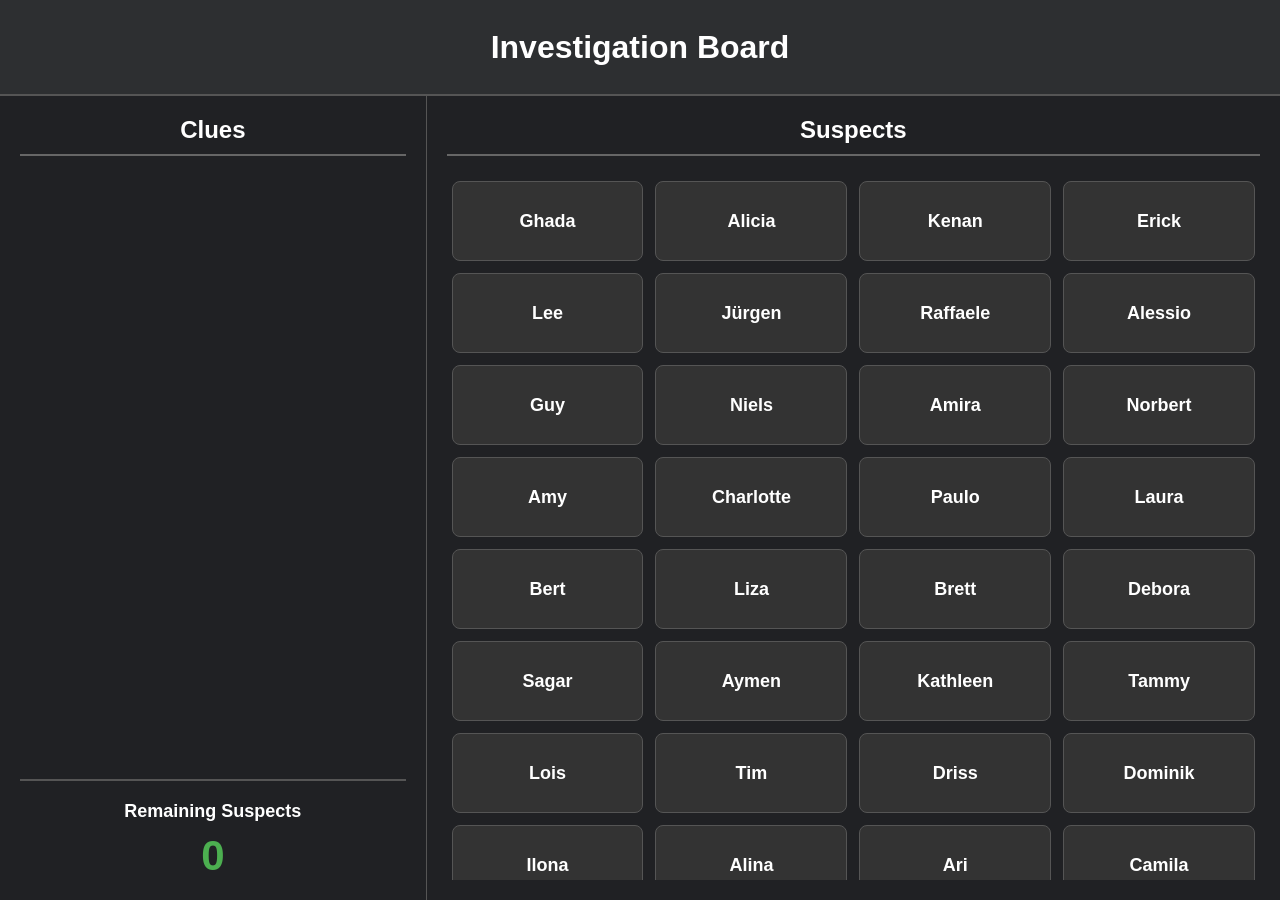
==== index.html @ 78491afc "Update index.html" ====
<!DOCTYPE html>
<html lang="en">
<head>
    <meta charset="UTF-8">
    <meta name="viewport" content="width=device-width, initial-scale=1.0">
    <title>Investigation Board</title>
    <link rel="stylesheet" href="style.css?v=2">
</head>
<body>

<header class="top-bar">
    <h1>Investigation Board</h1>
</header>

<main class="content">

    <section class="panel">
        <h2>Clues</h2>

        <div id="clueList">
            <!-- Clues will go here -->
        </div>

        <div class="remaining">
            <h3>Remaining Suspects</h3>
            <div id="remainingCount">0</div>
        </div>
    </section>

    <section class="panel">
        <h2>Suspects</h2>

        <div id="suspectList"></div>
    </section>

</main>

<script src="script.js?v=2"></script>

</body>
</html>
---- style.css ----
/* Remove browser defaults */
*{
    margin:0;
    padding:0;
    box-sizing:border-box;
}

html, body{
    width:100%;
    height:100%;
    font-family:Arial, Helvetica, sans-serif;
    background:#202124;
    color:white;
}

/* Layout */
body{
    display:flex;
    flex-direction:column;
}

/* Top Banner */
.top-bar{
    height:96px;
    width:100%;
    background:#2d2f31;
    border-bottom:2px solid #555;
    display:flex;
    align-items:center;
    justify-content:center;
}

/* Second Row */
.content{
    flex:1;
    display:grid;
    grid-template-columns:1fr 2fr;
    overflow:hidden;
}

/* Panels */
.panel{
    padding:20px;
    border-right:1px solid #555;

    display:flex;
    flex-direction:column;
    overflow:hidden;
}

.panel:last-child{
    border-right:none;
}

.panel h2{
    margin-bottom:20px;
    border-bottom:2px solid #666;
    padding-bottom:10px;
    text-align:center;
}
/* Suspect Grid */
#suspectList{
    display:grid;
    grid-template-columns:repeat(auto-fill, minmax(160px, 1fr));
    gap:12px;

    overflow-y:auto;
    height:100%;

    padding:5px;
}

/* Individual Card */
.suspect{
    background:#333;
    border:1px solid #555;
    border-radius:8px;

    min-height:80px;
    padding:10px;

    display:flex;
    justify-content:center;
    align-items:center;

    font-size:18px;
    font-weight:bold;
    text-align:center;

    cursor:pointer;
    user-select:none;

    transition:
        background .2s,
        border-color .2s,
        transform .15s,
        box-shadow .2s;
}

.suspect:hover{
    background:#444;
    border-color:#888;
    transform:translateY(-2px);
    box-shadow:0 4px 10px rgba(0,0,0,.35);
}

.suspect:active{
    transform:translateY(0) scale(.97);
}

.suspect.eliminated{
    opacity:0.35;
    background:#222;
    border-color:#444;
    color:#888;
    text-decoration:line-through;
}

.suspect.eliminated:hover{
    opacity:0.6;
}
.remaining{
    margin-top:auto;
    border-top:2px solid #555;
    padding-top:20px;
    text-align:center;
}

.remaining h3{
    font-size:18px;
    margin-bottom:10px;
}

#remainingCount{
    font-size:42px;
    font-weight:bold;
    color:#4CAF50;
}
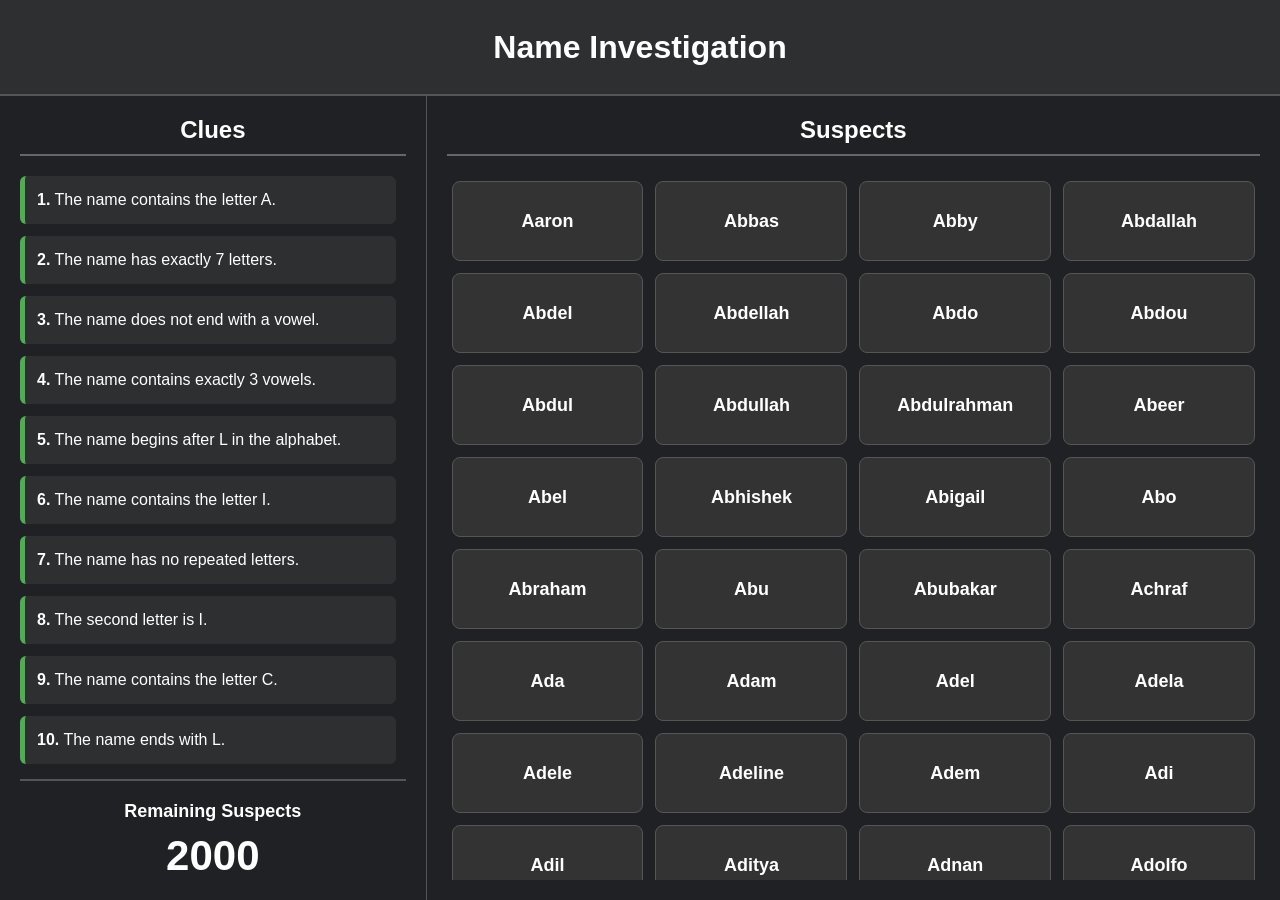
==== commit 20b289df: "Update index.html" ====
--- a/index.html
+++ b/index.html
@@ -4,38 +4,46 @@
     <meta charset="UTF-8">
     <meta name="viewport" content="width=device-width, initial-scale=1.0">
     <title>Investigation Board</title>
-    <link rel="stylesheet" href="style.css?v=2">
+
+    <link rel="stylesheet" href="style.css?v=1">
+
 </head>
 <body>
 
 <header class="top-bar">
-    <h1>Investigation Board</h1>
+    <h1>Name Investigation</h1>
 </header>
 
 <main class="content">
 
     <section class="panel">
+
         <h2>Clues</h2>
 
-        <div id="clueList">
-            <!-- Clues will go here -->
+        <div id="clueList"></div>
+
+        <div class="remaining">
+
+            <h3>Remaining Suspects</h3>
+
+            <div id="remainingCount">0</div>
+
         </div>
 
-        <div class="remaining">
-            <h3>Remaining Suspects</h3>
-            <div id="remainingCount">0</div>
-        </div>
     </section>
 
     <section class="panel">
+
         <h2>Suspects</h2>
 
         <div id="suspectList"></div>
+
     </section>
 
 </main>
 
-<script src="script.js?v=2"></script>
+<script src="generator.js"></script>
+<script src="script.js?v=1"></script>
 
 </body>
 </html>
--- a/style.css
+++ b/style.css
@@ -58,6 +58,7 @@
     padding-bottom:10px;
     text-align:center;
 }
+
 /* Suspect Grid */
 #suspectList{
     display:grid;
@@ -65,7 +66,7 @@
     gap:12px;
 
     overflow-y:auto;
-    height:100%;
+    flex:1;
 
     padding:5px;
 }
@@ -94,7 +95,8 @@
         background .2s,
         border-color .2s,
         transform .15s,
-        box-shadow .2s;
+        box-shadow .2s,
+        opacity .2s;
 }
 
 .suspect:hover{
@@ -108,6 +110,7 @@
     transform:translateY(0) scale(.97);
 }
 
+/* Crossed out suspects */
 .suspect.eliminated{
     opacity:0.35;
     background:#222;
@@ -116,9 +119,7 @@
     text-decoration:line-through;
 }
 
-.suspect.eliminated:hover{
-    opacity:0.6;
-}
+/* Remaining Counter */
 .remaining{
     margin-top:auto;
     border-top:2px solid #555;
@@ -127,12 +128,53 @@
 }
 
 .remaining h3{
+    margin-bottom:10px;
     font-size:18px;
-    margin-bottom:10px;
 }
 
 #remainingCount{
     font-size:42px;
     font-weight:bold;
+    color:white;
+}
+
+#remainingCount.one{
     color:#4CAF50;
 }
+
+#remainingCount.zero{
+    color:#ff5555;
+}
+
+/* ==========================
+   CLUES
+   ========================== */
+
+#clueList{
+
+    display:flex;
+    flex-direction:column;
+
+    gap:12px;
+
+    overflow-y:auto;
+
+    padding-right:10px;
+
+}
+
+.clue{
+
+    background:#2d2f31;
+
+    border-left:5px solid #4CAF50;
+
+    padding:12px;
+
+    border-radius:6px;
+
+    line-height:1.5;
+
+    font-size:16px;
+
+}
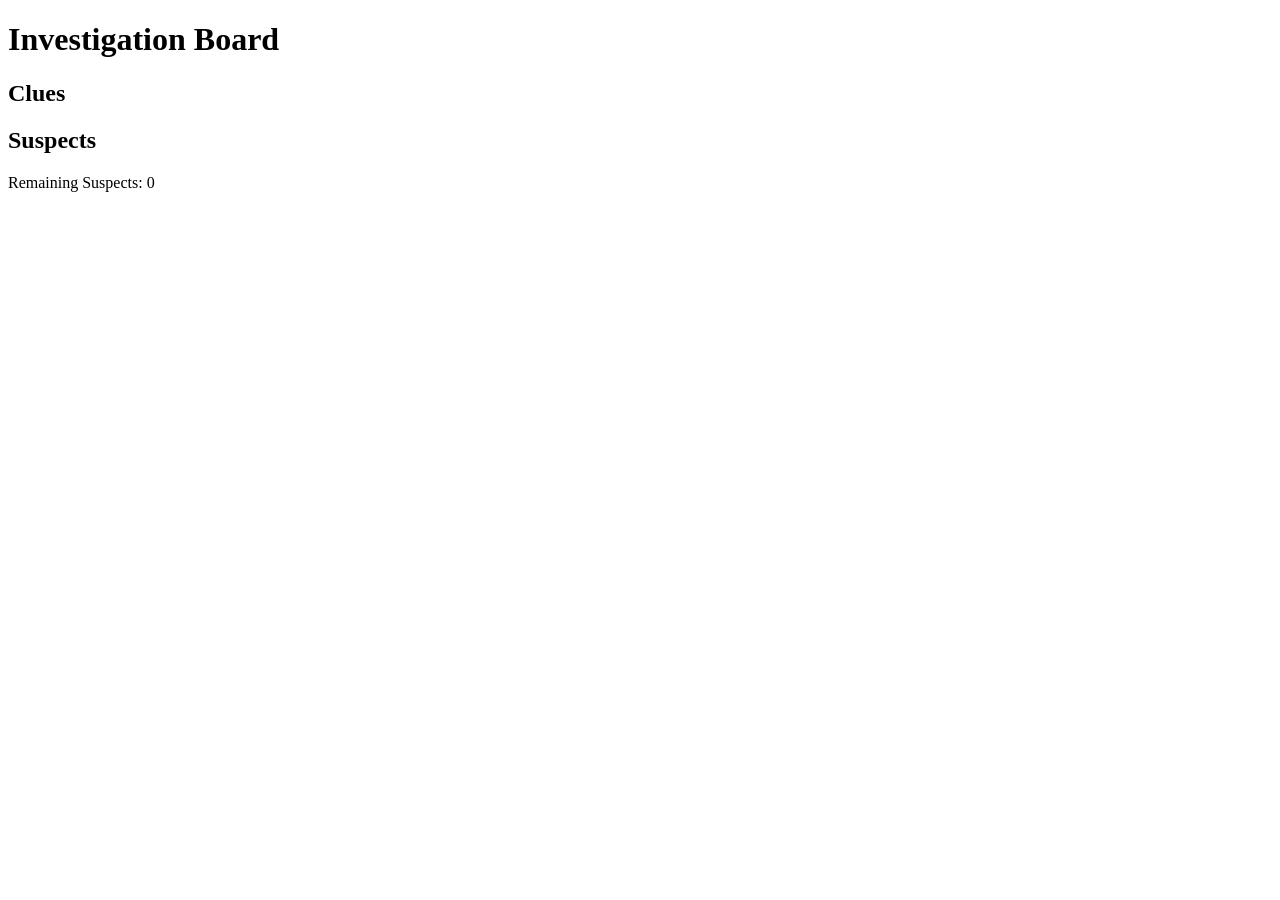
==== commit 75e0011e: "Update index.html" ====
--- a/index.html
+++ b/index.html
@@ -2,48 +2,72 @@
 <html lang="en">
 <head>
     <meta charset="UTF-8">
-    <meta name="viewport" content="width=device-width, initial-scale=1.0">
+
+    <meta
+        name="viewport"
+        content="width=device-width, initial-scale=1.0"
+    >
+
     <title>Investigation Board</title>
 
-    <link rel="stylesheet" href="style.css?v=1">
+    <link rel="stylesheet" href="style.css">
+</head>
 
-</head>
 <body>
+    <header class="top-bar">
+        <h1>Investigation Board</h1>
+    </header>
 
-<header class="top-bar">
-    <h1>Name Investigation</h1>
-</header>
+    <main class="board">
+        <!-- LEFT COLUMN -->
+        <section class="panel clues-panel">
+            <h2 class="panel-header">Clues</h2>
 
-<main class="content">
+            <div class="clue-list">
+                <div class="clue-row"></div>
+                <div class="clue-row"></div>
+                <div class="clue-row"></div>
+                <div class="clue-row"></div>
+                <div class="clue-row"></div>
+                <div class="clue-row"></div>
+                <div class="clue-row"></div>
+                <div class="clue-row"></div>
+            </div>
+        </section>
 
-    <section class="panel">
+        <!-- RIGHT COLUMN -->
+        <section class="panel suspects-panel">
+            <div class="suspects-heading">
+                <h2 class="panel-header">Suspects</h2>
 
-        <h2>Clues</h2>
+                <div class="remaining-counter">
+                    Remaining Suspects:
+                    <span id="remainingCount">0</span>
+                </div>
+            </div>
 
-        <div id="clueList"></div>
+            <div class="suspect-grid">
+                <div class="suspect-cell"></div>
+                <div class="suspect-cell"></div>
+                <div class="suspect-cell"></div>
+                <div class="suspect-cell"></div>
 
-        <div class="remaining">
+                <div class="suspect-cell"></div>
+                <div class="suspect-cell"></div>
+                <div class="suspect-cell"></div>
+                <div class="suspect-cell"></div>
 
-            <h3>Remaining Suspects</h3>
+                <div class="suspect-cell"></div>
+                <div class="suspect-cell"></div>
+                <div class="suspect-cell"></div>
+                <div class="suspect-cell"></div>
 
-            <div id="remainingCount">0</div>
-
-        </div>
-
-    </section>
-
-    <section class="panel">
-
-        <h2>Suspects</h2>
-
-        <div id="suspectList"></div>
-
-    </section>
-
-</main>
-
-<script src="generator.js"></script>
-<script src="script.js?v=1"></script>
-
+                <div class="suspect-cell"></div>
+                <div class="suspect-cell"></div>
+                <div class="suspect-cell"></div>
+                <div class="suspect-cell"></div>
+            </div>
+        </section>
+    </main>
 </body>
 </html>
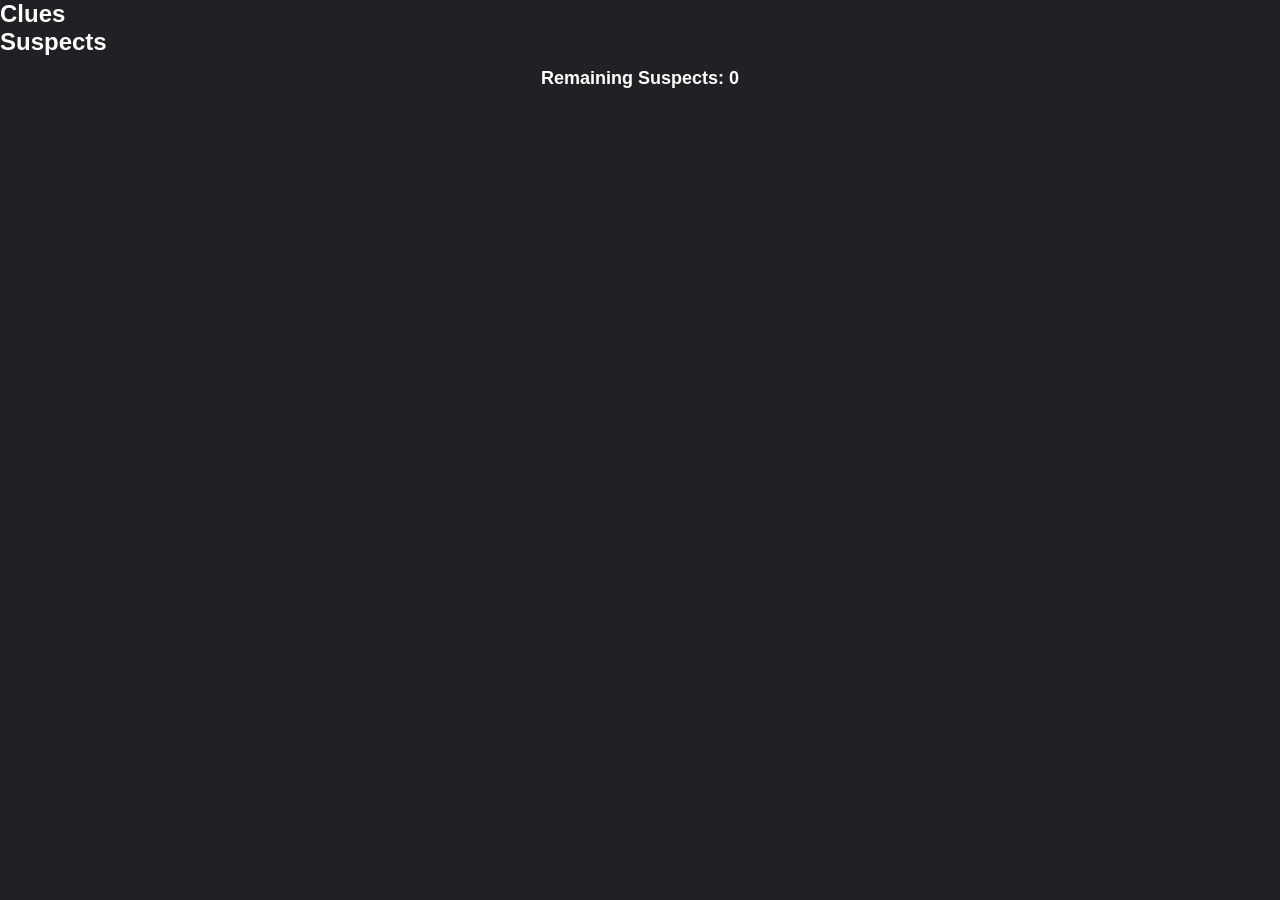
==== commit 0ef888e6: "Update index.html" ====
--- a/index.html
+++ b/index.html
@@ -8,66 +8,41 @@
         content="width=device-width, initial-scale=1.0"
     >
 
-    <title>Investigation Board</title>
+    <title>Killer</title>
 
     <link rel="stylesheet" href="style.css">
 </head>
 
 <body>
-    <header class="top-bar">
-        <h1>Investigation Board</h1>
-    </header>
+    <main class="game-board">
 
-    <main class="board">
-        <!-- LEFT COLUMN -->
-        <section class="panel clues-panel">
-            <h2 class="panel-header">Clues</h2>
+        <!-- LEFT SIDE -->
+        <section class="clues-section">
+            <div class="section-header">
+                <h1>Clues</h1>
+            </div>
 
-            <div class="clue-list">
-                <div class="clue-row"></div>
-                <div class="clue-row"></div>
-                <div class="clue-row"></div>
-                <div class="clue-row"></div>
-                <div class="clue-row"></div>
-                <div class="clue-row"></div>
-                <div class="clue-row"></div>
-                <div class="clue-row"></div>
-            </div>
+            <!-- Clues will be added here later -->
+            <div id="cluesContainer" class="clues-container"></div>
         </section>
 
-        <!-- RIGHT COLUMN -->
-        <section class="panel suspects-panel">
-            <div class="suspects-heading">
-                <h2 class="panel-header">Suspects</h2>
+        <!-- RIGHT SIDE -->
+        <section class="suspects-section">
+            <div class="section-header suspects-header">
+                <h1>Suspects</h1>
 
-                <div class="remaining-counter">
+                <p class="remaining-counter">
                     Remaining Suspects:
-                    <span id="remainingCount">0</span>
-                </div>
+                    <span id="remainingSuspects">0</span>
+                </p>
             </div>
 
-            <div class="suspect-grid">
-                <div class="suspect-cell"></div>
-                <div class="suspect-cell"></div>
-                <div class="suspect-cell"></div>
-                <div class="suspect-cell"></div>
+            <!-- Suspects will be added here later -->
+            <div id="suspectsContainer" class="suspects-container"></div>
+        </section>
 
-                <div class="suspect-cell"></div>
-                <div class="suspect-cell"></div>
-                <div class="suspect-cell"></div>
-                <div class="suspect-cell"></div>
+    </main>
 
-                <div class="suspect-cell"></div>
-                <div class="suspect-cell"></div>
-                <div class="suspect-cell"></div>
-                <div class="suspect-cell"></div>
-
-                <div class="suspect-cell"></div>
-                <div class="suspect-cell"></div>
-                <div class="suspect-cell"></div>
-                <div class="suspect-cell"></div>
-            </div>
-        </section>
-    </main>
+    <script src="script.js"></script>
 </body>
 </html>
--- a/style.css
+++ b/style.css
@@ -0,0 +1,181 @@
+/* Remove browser defaults */
+* {
+    margin: 0;
+    padding: 0;
+    box-sizing: border-box;
+}
+
+html,
+body {
+    width: 100%;
+    height: 100%;
+}
+
+body {
+    display: flex;
+    flex-direction: column;
+
+    background: #202124;
+    color: #ffffff;
+
+    font-family: Arial, Helvetica, sans-serif;
+}
+
+/* Top banner */
+.top-bar {
+    flex-shrink: 0;
+
+    width: 100%;
+    height: 96px;
+
+    display: flex;
+    align-items: center;
+    justify-content: center;
+
+    background: #2d2f31;
+    border-bottom: 2px solid #555555;
+}
+
+.top-bar h1 {
+    font-size: 32px;
+    text-align: center;
+}
+
+/* Main two-column layout */
+.board {
+    flex: 1;
+    min-height: 0;
+
+    display: grid;
+    grid-template-columns: 1fr 2fr;
+}
+
+/* Shared panel layout */
+.panel {
+    min-width: 0;
+    min-height: 0;
+
+    padding: 20px;
+
+    display: flex;
+    flex-direction: column;
+}
+
+.clues-panel {
+    border-right: 1px solid #555555;
+}
+
+.panel-header {
+    padding-bottom: 10px;
+
+    text-align: center;
+    font-size: 26px;
+
+    border-bottom: 2px solid #666666;
+}
+
+/* Clues */
+.clue-list {
+    flex: 1;
+    min-height: 0;
+
+    padding-top: 14px;
+
+    display: grid;
+    grid-template-columns: 1fr;
+    grid-auto-rows: minmax(60px, 1fr);
+    gap: 12px;
+
+    overflow-y: auto;
+}
+
+.clue-row {
+    min-height: 60px;
+
+    background: #333333;
+    border: 1px solid #555555;
+    border-radius: 8px;
+}
+
+/* Suspects heading and counter */
+.suspects-heading {
+    flex-shrink: 0;
+}
+
+.remaining-counter {
+    margin-top: 12px;
+
+    text-align: center;
+    font-size: 18px;
+    font-weight: bold;
+}
+
+#remainingCount {
+    color: #dddddd;
+}
+
+/* Suspect rows and columns */
+.suspect-grid {
+    flex: 1;
+    min-height: 0;
+
+    margin-top: 14px;
+    padding: 5px;
+
+    display: grid;
+    grid-template-columns: repeat(4, minmax(120px, 1fr));
+    grid-auto-rows: minmax(80px, 1fr);
+    gap: 12px;
+
+    overflow-y: auto;
+}
+
+.suspect-cell {
+    min-height: 80px;
+
+    background: #333333;
+    border: 1px solid #555555;
+    border-radius: 8px;
+}
+
+/* Tablet layout */
+@media (max-width: 900px) {
+    .suspect-grid {
+        grid-template-columns: repeat(3, minmax(110px, 1fr));
+    }
+}
+
+/* Phone layout */
+@media (max-width: 650px) {
+    body {
+        height: auto;
+        min-height: 100%;
+    }
+
+    .top-bar {
+        height: 76px;
+    }
+
+    .top-bar h1 {
+        font-size: 25px;
+    }
+
+    .board {
+        display: block;
+    }
+
+    .panel {
+        min-height: 500px;
+        padding: 14px;
+    }
+
+    .clues-panel {
+        border-right: none;
+        border-bottom: 1px solid #555555;
+    }
+
+    .suspect-grid {
+        grid-template-columns: repeat(2, minmax(100px, 1fr));
+        grid-auto-rows: 90px;
+    }
+}
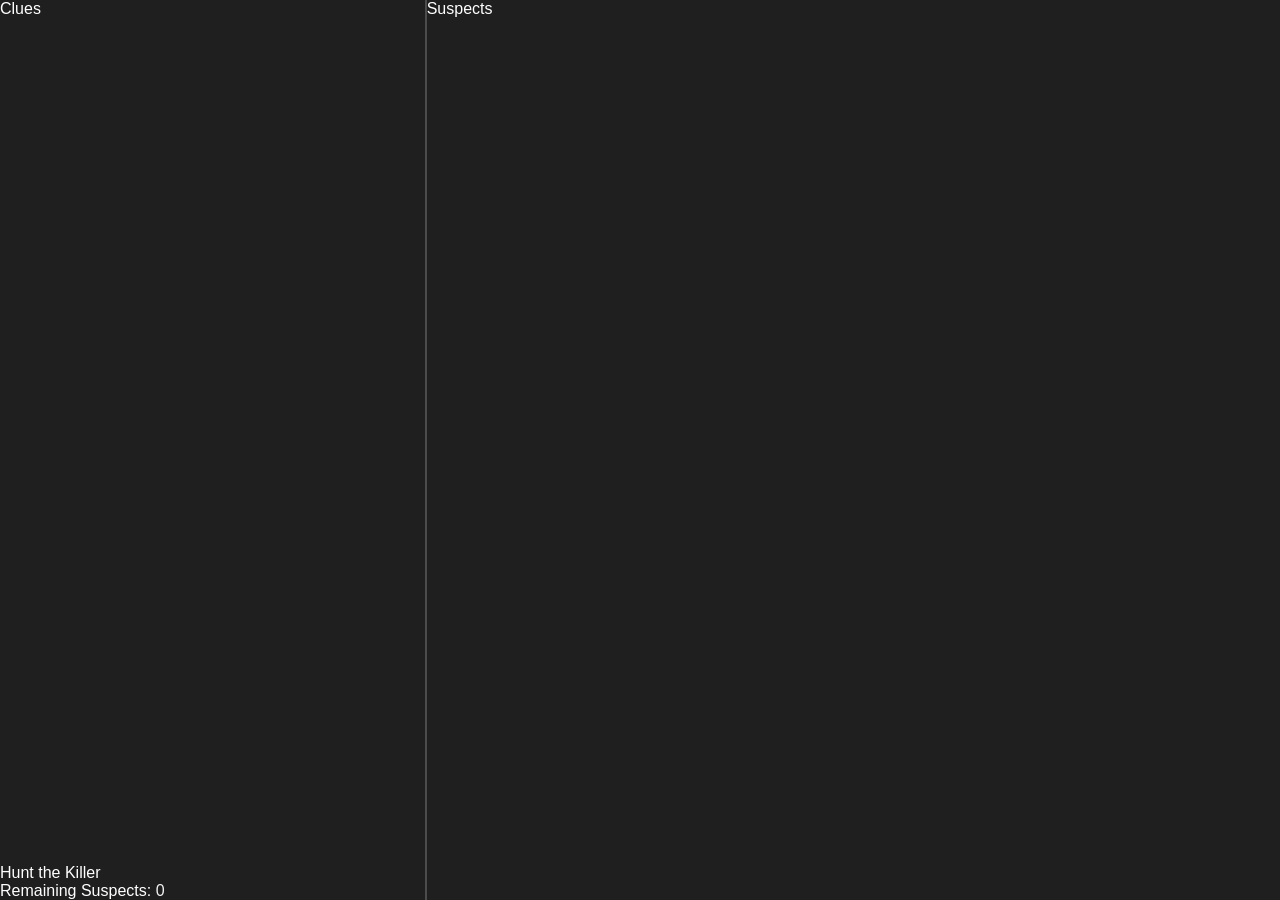
==== commit 71e94703: "Update index.html" ====
--- a/index.html
+++ b/index.html
@@ -8,37 +8,54 @@
         content="width=device-width, initial-scale=1.0"
     >
 
-    <title>Killer</title>
+    <title>Hunt the Killer</title>
 
     <link rel="stylesheet" href="style.css">
 </head>
 
 <body>
+
     <main class="game-board">
 
-        <!-- LEFT SIDE -->
+        <!-- LEFT COLUMN -->
         <section class="clues-section">
-            <div class="section-header">
-                <h1>Clues</h1>
+
+            <div class="section-title">
+                Clues
             </div>
 
-            <!-- Clues will be added here later -->
-            <div id="cluesContainer" class="clues-container"></div>
+            <!-- Clues get added here later -->
+            <div
+                id="cluesContainer"
+                class="clues-container"
+            ></div>
+
+            <!-- Fixed to the bottom of the clues column -->
+            <div class="hunt-row">
+                Hunt the Killer
+            </div>
+
+            <div class="remaining-row">
+                Remaining Suspects:
+                <span id="remainingSuspects">0</span>
+            </div>
+
         </section>
 
-        <!-- RIGHT SIDE -->
+
+        <!-- RIGHT COLUMN -->
         <section class="suspects-section">
-            <div class="section-header suspects-header">
-                <h1>Suspects</h1>
 
-                <p class="remaining-counter">
-                    Remaining Suspects:
-                    <span id="remainingSuspects">0</span>
-                </p>
+            <div class="section-title">
+                Suspects
             </div>
 
-            <!-- Suspects will be added here later -->
-            <div id="suspectsContainer" class="suspects-container"></div>
+            <!-- Suspects get added here later -->
+            <div
+                id="suspectsContainer"
+                class="suspects-container"
+            ></div>
+
         </section>
 
     </main>
--- a/style.css
+++ b/style.css
@@ -1,181 +1,281 @@
-/* Remove browser defaults */
+/* =========================
+   PAGE RESET
+========================= */
+
 * {
+    box-sizing: border-box;
     margin: 0;
     padding: 0;
-    box-sizing: border-box;
 }
 
 html,
 body {
     width: 100%;
-    height: 100%;
+    min-height: 100%;
 }
 
 body {
+    min-height: 100vh;
+
+    background-color: #1f1f1f;
+    color: #ffffff;
+
+    font-family: Arial, Helvetica, sans-serif;
+}
+
+
+/* =========================
+   MAIN BOARD
+========================= */
+
+.game-board {
+    width: 100%;
+    min-height: 100vh;
+
+    display: grid;
+    grid-template-columns: minmax(280px, 1fr) minmax(500px, 2fr);
+}
+
+
+/* =========================
+   SHARED SECTION STYLES
+========================= */
+
+.clues-section,
+.suspects-section {
+    min-width: 0;
+    min-height: 100vh;
+
     display: flex;
     flex-direction: column;
-
-    background: #202124;
-    color: #ffffff;
-
-    font-family: Arial, Helvetica, sans-serif;
-}
-
-/* Top banner */
-.top-bar {
-    flex-shrink: 0;
-
-    width: 100%;
-    height: 96px;
+}
+
+.clues-section {
+    border-right: 2px solid #4c4c4c;
+}
+
+.section-header {
+    min-height: 90px;
+    padding: 20px;
 
     display: flex;
     align-items: center;
     justify-content: center;
 
-    background: #2d2f31;
-    border-bottom: 2px solid #555555;
-}
-
-.top-bar h1 {
+    background-color: #2a2a2a;
+    border-bottom: 2px solid #4c4c4c;
+}
+
+.section-header h1 {
     font-size: 32px;
+    font-weight: 700;
     text-align: center;
 }
 
-/* Main two-column layout */
-.board {
+
+/* =========================
+   CLUES
+========================= */
+
+.clues-container {
     flex: 1;
-    min-height: 0;
+
+    display: flex;
+    flex-direction: column;
+
+    gap: 12px;
+    padding: 18px;
+
+    overflow-y: auto;
+}
+
+
+/* Styling for clue rows added later */
+
+.clue-row {
+    width: 100%;
+    min-height: 65px;
+
+    padding: 15px;
+
+    display: flex;
+    align-items: center;
+
+    background-color: #333333;
+
+    border: 1px solid #555555;
+    border-radius: 6px;
+}
+
+.clue-row:hover {
+    background-color: #3a3a3a;
+}
+
+
+/* =========================
+   SUSPECTS HEADER
+========================= */
+
+.suspects-header {
+    flex-direction: column;
+    gap: 8px;
+}
+
+.remaining-counter {
+    font-size: 18px;
+    font-weight: 700;
+    text-align: center;
+}
+
+#remainingSuspects {
+    display: inline-block;
+
+    min-width: 30px;
+
+    color: #f1f1f1;
+}
+
+
+/* =========================
+   SUSPECTS
+========================= */
+
+.suspects-container {
+    flex: 1;
 
     display: grid;
-    grid-template-columns: 1fr 2fr;
-}
-
-/* Shared panel layout */
-.panel {
+    grid-template-columns: repeat(4, minmax(130px, 1fr));
+    align-content: start;
+
+    gap: 12px;
+    padding: 18px;
+
+    overflow-y: auto;
+}
+
+
+/* Styling for suspect cells added later */
+
+.suspect-cell {
     min-width: 0;
-    min-height: 0;
-
-    padding: 20px;
-
-    display: flex;
-    flex-direction: column;
-}
-
-.clues-panel {
-    border-right: 1px solid #555555;
-}
-
-.panel-header {
-    padding-bottom: 10px;
+    min-height: 75px;
+
+    padding: 15px;
+
+    display: flex;
+    align-items: center;
+    justify-content: center;
+
+    background-color: #333333;
+
+    border: 1px solid #555555;
+    border-radius: 6px;
 
     text-align: center;
-    font-size: 26px;
-
-    border-bottom: 2px solid #666666;
-}
-
-/* Clues */
-.clue-list {
-    flex: 1;
-    min-height: 0;
-
-    padding-top: 14px;
-
-    display: grid;
-    grid-template-columns: 1fr;
-    grid-auto-rows: minmax(60px, 1fr);
-    gap: 12px;
-
-    overflow-y: auto;
-}
-
-.clue-row {
-    min-height: 60px;
-
-    background: #333333;
-    border: 1px solid #555555;
-    border-radius: 8px;
-}
-
-/* Suspects heading and counter */
-.suspects-heading {
-    flex-shrink: 0;
-}
-
-.remaining-counter {
-    margin-top: 12px;
-
-    text-align: center;
-    font-size: 18px;
-    font-weight: bold;
-}
-
-#remainingCount {
-    color: #dddddd;
-}
-
-/* Suspect rows and columns */
-.suspect-grid {
-    flex: 1;
-    min-height: 0;
-
-    margin-top: 14px;
-    padding: 5px;
-
-    display: grid;
-    grid-template-columns: repeat(4, minmax(120px, 1fr));
-    grid-auto-rows: minmax(80px, 1fr);
-    gap: 12px;
-
-    overflow-y: auto;
-}
-
-.suspect-cell {
-    min-height: 80px;
-
-    background: #333333;
-    border: 1px solid #555555;
-    border-radius: 8px;
-}
-
-/* Tablet layout */
-@media (max-width: 900px) {
-    .suspect-grid {
-        grid-template-columns: repeat(3, minmax(110px, 1fr));
-    }
-}
-
-/* Phone layout */
-@media (max-width: 650px) {
-    body {
-        height: auto;
-        min-height: 100%;
-    }
-
-    .top-bar {
-        height: 76px;
-    }
-
-    .top-bar h1 {
-        font-size: 25px;
-    }
-
-    .board {
-        display: block;
-    }
-
-    .panel {
-        min-height: 500px;
+    cursor: pointer;
+
+    user-select: none;
+
+    transition:
+        background-color 0.15s ease,
+        opacity 0.15s ease,
+        transform 0.15s ease;
+}
+
+.suspect-cell:hover {
+    background-color: #3d3d3d;
+    transform: translateY(-1px);
+}
+
+.suspect-cell.eliminated {
+    opacity: 0.3;
+    text-decoration: line-through;
+}
+
+
+/* =========================
+   EMPTY CONTAINERS
+========================= */
+
+.clues-container:empty,
+.suspects-container:empty {
+    min-height: 100px;
+}
+
+
+/* =========================
+   TABLET
+========================= */
+
+@media screen and (max-width: 1000px) {
+    .game-board {
+        grid-template-columns: minmax(240px, 1fr) minmax(400px, 2fr);
+    }
+
+    .suspects-container {
+        grid-template-columns: repeat(3, minmax(120px, 1fr));
+    }
+}
+
+
+/* =========================
+   SMALL TABLET
+========================= */
+
+@media screen and (max-width: 750px) {
+    .game-board {
+        display: flex;
+        flex-direction: column;
+    }
+
+    .clues-section,
+    .suspects-section {
+        min-height: auto;
+    }
+
+    .clues-section {
+        border-right: none;
+        border-bottom: 2px solid #4c4c4c;
+    }
+
+    .clues-container {
+        min-height: 250px;
+        max-height: 400px;
+    }
+
+    .suspects-container {
+        min-height: 400px;
+
+        grid-template-columns: repeat(3, minmax(100px, 1fr));
+    }
+}
+
+
+/* =========================
+   PHONE
+========================= */
+
+@media screen and (max-width: 500px) {
+    .section-header {
+        min-height: 75px;
         padding: 14px;
     }
 
-    .clues-panel {
-        border-right: none;
-        border-bottom: 1px solid #555555;
-    }
-
-    .suspect-grid {
+    .section-header h1 {
+        font-size: 26px;
+    }
+
+    .remaining-counter {
+        font-size: 16px;
+    }
+
+    .clues-container,
+    .suspects-container {
+        gap: 8px;
+        padding: 10px;
+    }
+
+    .suspects-container {
         grid-template-columns: repeat(2, minmax(100px, 1fr));
-        grid-auto-rows: 90px;
-    }
-}
+    }
+}
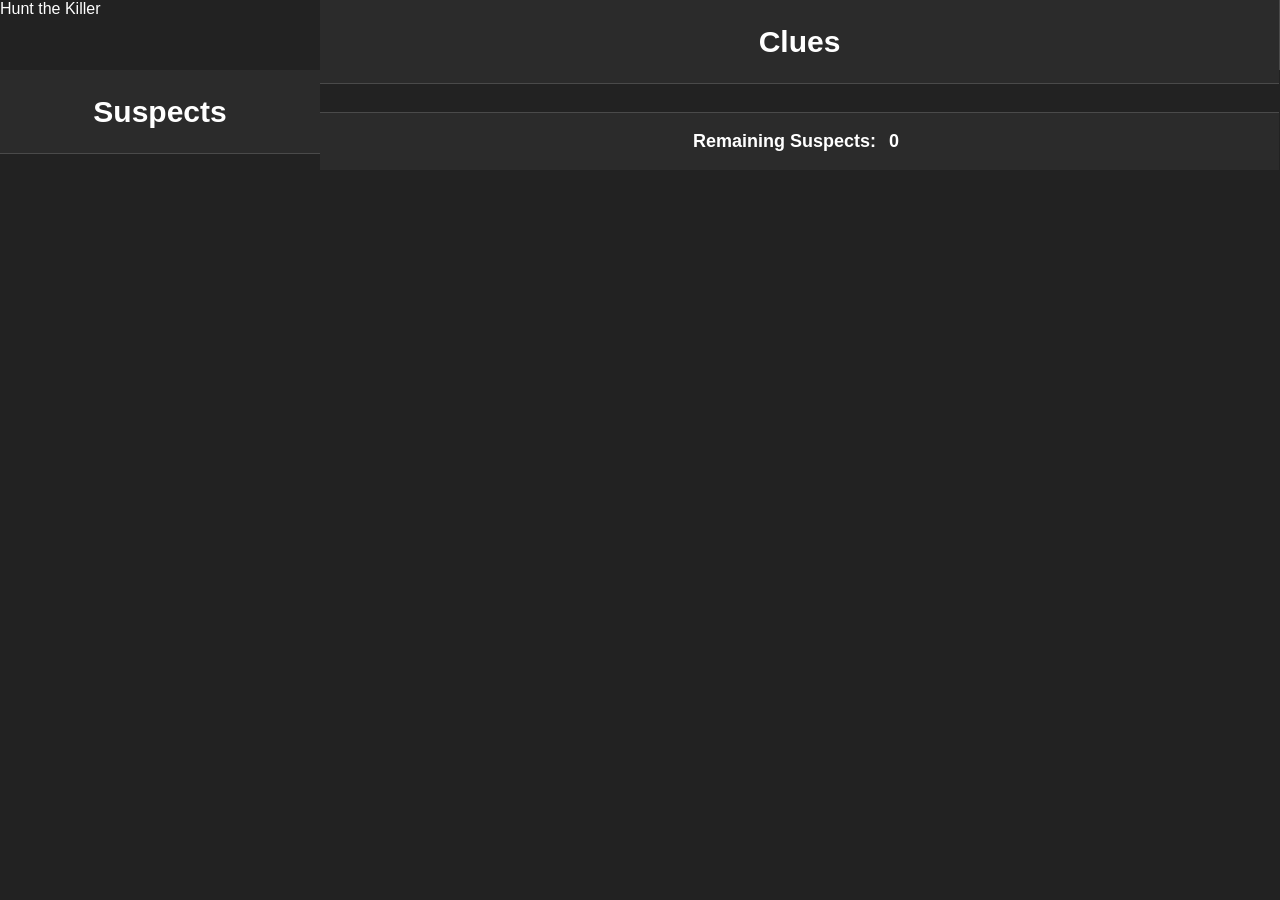
==== commit 2514f4be: "Update index.html" ====
--- a/index.html
+++ b/index.html
@@ -17,23 +17,20 @@
 
     <main class="game-board">
 
-        <!-- LEFT COLUMN -->
+        <header class="page-header">
+            Hunt the Killer
+        </header>
+
         <section class="clues-section">
 
             <div class="section-title">
                 Clues
             </div>
 
-            <!-- Clues get added here later -->
             <div
                 id="cluesContainer"
                 class="clues-container"
             ></div>
-
-            <!-- Fixed to the bottom of the clues column -->
-            <div class="hunt-row">
-                Hunt the Killer
-            </div>
 
             <div class="remaining-row">
                 Remaining Suspects:
@@ -42,15 +39,12 @@
 
         </section>
 
-
-        <!-- RIGHT COLUMN -->
         <section class="suspects-section">
 
             <div class="section-title">
                 Suspects
             </div>
 
-            <!-- Suspects get added here later -->
             <div
                 id="suspectsContainer"
                 class="suspects-container"
--- a/style.css
+++ b/style.css
@@ -1,5 +1,5 @@
 /* =========================
-   PAGE RESET
+   RESET
 ========================= */
 
 * {
@@ -15,176 +15,195 @@
 }
 
 body {
-    min-height: 100vh;
-
-    background-color: #1f1f1f;
-    color: #ffffff;
+    width: 100vw;
+    height: 100vh;
+
+    overflow: hidden;
+
+    background: #1d1d1d;
+    color: white;
 
     font-family: Arial, Helvetica, sans-serif;
 }
 
 
 /* =========================
-   MAIN BOARD
+   FIXED GAME BOARD
 ========================= */
 
 .game-board {
-    width: 100%;
-    min-height: 100vh;
+    width: 100vw;
+    height: 100vh;
 
     display: grid;
-    grid-template-columns: minmax(280px, 1fr) minmax(500px, 2fr);
-}
-
-
-/* =========================
-   SHARED SECTION STYLES
+
+    grid-template-columns: 320px 1fr;
+    grid-template-rows: 70px 1fr;
+
+    background: #222;
+}
+
+
+/* =========================
+   COLUMN STRUCTURE
 ========================= */
 
 .clues-section,
 .suspects-section {
     min-width: 0;
-    min-height: 100vh;
+    min-height: 0;
 
     display: flex;
     flex-direction: column;
+
+    background-color: #222222;
 }
 
 .clues-section {
-    border-right: 2px solid #4c4c4c;
-}
-
-.section-header {
-    min-height: 90px;
-    padding: 20px;
+    border-right: 1px solid #4a4a4a;
+}
+
+
+/* =========================
+   SECTION HEADERS
+========================= */
+
+.section-title {
+    width: 100%;
+    height: 84px;
+
+    flex: 0 0 84px;
 
     display: flex;
     align-items: center;
     justify-content: center;
 
-    background-color: #2a2a2a;
-    border-bottom: 2px solid #4c4c4c;
-}
-
-.section-header h1 {
-    font-size: 32px;
+    background-color: #2b2b2b;
+    border-bottom: 1px solid #4a4a4a;
+
+    font-size: 30px;
     font-weight: 700;
     text-align: center;
 }
 
 
 /* =========================
-   CLUES
+   CLUES CONTAINER
 ========================= */
 
 .clues-container {
     flex: 1;
+    min-height: 0;
+
+    padding: 14px;
 
     display: flex;
     flex-direction: column;
-
-    gap: 12px;
-    padding: 18px;
+    gap: 10px;
 
     overflow-y: auto;
 }
 
 
-/* Styling for clue rows added later */
+/* Clues are not automatically created */
 
 .clue-row {
     width: 100%;
-    min-height: 65px;
-
-    padding: 15px;
-
-    display: flex;
-    align-items: center;
-
-    background-color: #333333;
-
-    border: 1px solid #555555;
-    border-radius: 6px;
-}
-
-.clue-row:hover {
-    background-color: #3a3a3a;
-}
-
-
-/* =========================
-   SUSPECTS HEADER
-========================= */
-
-.suspects-header {
-    flex-direction: column;
-    gap: 8px;
-}
-
-.remaining-counter {
+    min-height: 55px;
+
+    flex: 0 0 auto;
+
+    padding: 12px;
+
+    display: flex;
+    align-items: center;
+
+    background-color: #303030;
+    border: 1px solid #4d4d4d;
+}
+
+
+/* =========================
+   BOTTOM LEFT ROWS
+========================= */
+
+.hunt-row,
+.remaining-row {
+    width: 100%;
+    height: 58px;
+
+    flex: 0 0 58px;
+
+    display: flex;
+    align-items: center;
+    justify-content: center;
+
+    background-color: #2b2b2b;
+    border-top: 1px solid #4a4a4a;
+
+    text-align: center;
+}
+
+.hunt-row {
+    font-size: 21px;
+    font-weight: 700;
+}
+
+.remaining-row {
+    gap: 6px;
+
     font-size: 18px;
     font-weight: 700;
-    text-align: center;
 }
 
 #remainingSuspects {
+    min-width: 24px;
     display: inline-block;
-
-    min-width: 30px;
-
-    color: #f1f1f1;
-}
-
-
-/* =========================
-   SUSPECTS
+}
+
+
+/* =========================
+   SUSPECTS CONTAINER
 ========================= */
 
 .suspects-container {
     flex: 1;
+    min-height: 0;
+
+    padding: 14px;
 
     display: grid;
-    grid-template-columns: repeat(4, minmax(130px, 1fr));
+    grid-template-columns: repeat(4, 1fr);
+    grid-auto-rows: 68px;
     align-content: start;
-
-    gap: 12px;
-    padding: 18px;
+    gap: 10px;
 
     overflow-y: auto;
 }
 
 
-/* Styling for suspect cells added later */
+/* Suspects are not automatically created */
 
 .suspect-cell {
     min-width: 0;
-    min-height: 75px;
-
-    padding: 15px;
+    min-height: 0;
+
+    padding: 10px;
 
     display: flex;
     align-items: center;
     justify-content: center;
 
-    background-color: #333333;
-
-    border: 1px solid #555555;
-    border-radius: 6px;
+    background-color: #303030;
+    border: 1px solid #4d4d4d;
 
     text-align: center;
     cursor: pointer;
-
     user-select: none;
-
-    transition:
-        background-color 0.15s ease,
-        opacity 0.15s ease,
-        transform 0.15s ease;
 }
 
 .suspect-cell:hover {
-    background-color: #3d3d3d;
-    transform: translateY(-1px);
+    background-color: #383838;
 }
 
 .suspect-cell.eliminated {
@@ -194,88 +213,34 @@
 
 
 /* =========================
-   EMPTY CONTAINERS
-========================= */
-
-.clues-container:empty,
-.suspects-container:empty {
-    min-height: 100px;
-}
-
-
-/* =========================
-   TABLET
-========================= */
-
-@media screen and (max-width: 1000px) {
-    .game-board {
-        grid-template-columns: minmax(240px, 1fr) minmax(400px, 2fr);
+   SCROLLBARS
+========================= */
+
+.clues-container::-webkit-scrollbar,
+.suspects-container::-webkit-scrollbar {
+    width: 10px;
+}
+
+.clues-container::-webkit-scrollbar-track,
+.suspects-container::-webkit-scrollbar-track {
+    background-color: #222222;
+}
+
+.clues-container::-webkit-scrollbar-thumb,
+.suspects-container::-webkit-scrollbar-thumb {
+    background-color: #555555;
+}
+
+
+/* =========================
+   SMALLER SCREENS
+========================= */
+
+@media screen and (max-width: 1220px),
+       screen and (max-height: 720px) {
+
+    body {
+        align-items: flex-start;
+        justify-content: flex-start;
     }
-
-    .suspects-container {
-        grid-template-columns: repeat(3, minmax(120px, 1fr));
-    }
-}
-
-
-/* =========================
-   SMALL TABLET
-========================= */
-
-@media screen and (max-width: 750px) {
-    .game-board {
-        display: flex;
-        flex-direction: column;
-    }
-
-    .clues-section,
-    .suspects-section {
-        min-height: auto;
-    }
-
-    .clues-section {
-        border-right: none;
-        border-bottom: 2px solid #4c4c4c;
-    }
-
-    .clues-container {
-        min-height: 250px;
-        max-height: 400px;
-    }
-
-    .suspects-container {
-        min-height: 400px;
-
-        grid-template-columns: repeat(3, minmax(100px, 1fr));
-    }
-}
-
-
-/* =========================
-   PHONE
-========================= */
-
-@media screen and (max-width: 500px) {
-    .section-header {
-        min-height: 75px;
-        padding: 14px;
-    }
-
-    .section-header h1 {
-        font-size: 26px;
-    }
-
-    .remaining-counter {
-        font-size: 16px;
-    }
-
-    .clues-container,
-    .suspects-container {
-        gap: 8px;
-        padding: 10px;
-    }
-
-    .suspects-container {
-        grid-template-columns: repeat(2, minmax(100px, 1fr));
-    }
-}
+}
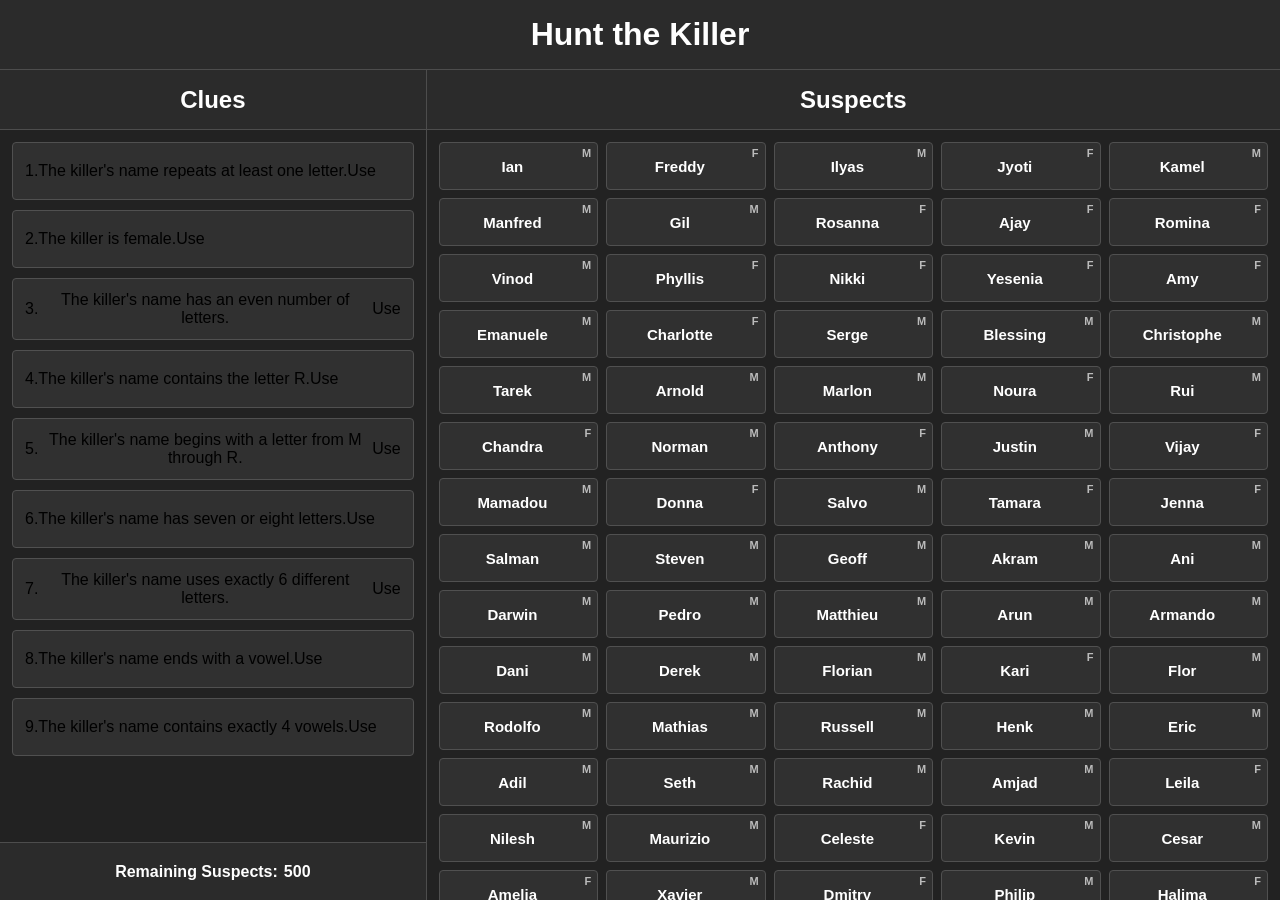
==== commit a40801d4: "Update index.html" ====
--- a/index.html
+++ b/index.html
@@ -14,7 +14,6 @@
 </head>
 
 <body>
-
     <main class="game-board">
 
         <header class="page-header">
--- a/style.css
+++ b/style.css
@@ -1,7 +1,3 @@
-/* =========================
-   RESET
-========================= */
-
 * {
     box-sizing: border-box;
     margin: 0;
@@ -11,7 +7,7 @@
 html,
 body {
     width: 100%;
-    min-height: 100%;
+    height: 100%;
 }
 
 body {
@@ -20,15 +16,14 @@
 
     overflow: hidden;
 
-    background: #1d1d1d;
-    color: white;
+    background-color: #1d1d1d;
+    color: #ffffff;
 
     font-family: Arial, Helvetica, sans-serif;
 }
 
-
-/* =========================
-   FIXED GAME BOARD
+/* =========================
+   FULL SCREEN LAYOUT
 ========================= */
 
 .game-board {
@@ -37,180 +32,207 @@
 
     display: grid;
 
-    grid-template-columns: 320px 1fr;
+    grid-template-columns: 1fr 2fr;
     grid-template-rows: 70px 1fr;
 
-    background: #222;
-}
-
-
-/* =========================
-   COLUMN STRUCTURE
+    background-color: #222222;
+}
+
+/* =========================
+   TOP HEADER
+========================= */
+
+.page-header {
+    grid-column: 1 / 3;
+
+    display: flex;
+    align-items: center;
+    justify-content: center;
+
+    background-color: #2b2b2b;
+
+    border-bottom: 1px solid #4d4d4d;
+
+    font-size: 32px;
+    font-weight: bold;
+}
+
+/* =========================
+   COLUMNS
 ========================= */
 
 .clues-section,
 .suspects-section {
+    display: flex;
+    flex-direction: column;
+
     min-width: 0;
     min-height: 0;
 
-    display: flex;
-    flex-direction: column;
-
     background-color: #222222;
 }
 
 .clues-section {
-    border-right: 1px solid #4a4a4a;
-}
-
-
-/* =========================
-   SECTION HEADERS
+    border-right: 1px solid #4d4d4d;
+}
+
+/* =========================
+   COLUMN HEADERS
 ========================= */
 
 .section-title {
-    width: 100%;
-    height: 84px;
-
-    flex: 0 0 84px;
+    height: 60px;
 
     display: flex;
     align-items: center;
     justify-content: center;
 
     background-color: #2b2b2b;
-    border-bottom: 1px solid #4a4a4a;
-
-    font-size: 30px;
-    font-weight: 700;
-    text-align: center;
-}
-
-
-/* =========================
-   CLUES CONTAINER
+
+    border-bottom: 1px solid #4d4d4d;
+
+    font-size: 24px;
+    font-weight: bold;
+}
+
+/* =========================
+   CLUES
 ========================= */
 
 .clues-container {
     flex: 1;
-    min-height: 0;
-
-    padding: 14px;
+
+    overflow-y: auto;
 
     display: flex;
     flex-direction: column;
     gap: 10px;
 
-    overflow-y: auto;
-}
-
-
-/* Clues are not automatically created */
+    padding: 12px;
+}
 
 .clue-row {
-    width: 100%;
-    min-height: 55px;
-
-    flex: 0 0 auto;
+    display: flex;
+    align-items: center;
+
+    min-height: 58px;
 
     padding: 12px;
 
-    display: flex;
-    align-items: center;
-
     background-color: #303030;
-    border: 1px solid #4d4d4d;
-}
-
-
-/* =========================
-   BOTTOM LEFT ROWS
-========================= */
-
-.hunt-row,
+
+    border: 1px solid #505050;
+    border-radius: 4px;
+
+    font-size: 16px;
+}
+
+/* =========================
+   REMAINING COUNTER
+========================= */
+
 .remaining-row {
-    width: 100%;
     height: 58px;
 
-    flex: 0 0 58px;
-
-    display: flex;
-    align-items: center;
-    justify-content: center;
+    display: flex;
+    align-items: center;
+    justify-content: center;
+
+    gap: 6px;
 
     background-color: #2b2b2b;
-    border-top: 1px solid #4a4a4a;
-
+
+    border-top: 1px solid #4d4d4d;
+
+    font-size: 16px;
+    font-weight: bold;
+}
+
+#remainingSuspects {
+    min-width: 25px;
     text-align: center;
 }
 
-.hunt-row {
-    font-size: 21px;
-    font-weight: 700;
-}
-
-.remaining-row {
-    gap: 6px;
-
-    font-size: 18px;
-    font-weight: 700;
-}
-
-#remainingSuspects {
-    min-width: 24px;
-    display: inline-block;
-}
-
-
-/* =========================
-   SUSPECTS CONTAINER
+/* =========================
+   SUSPECT GRID
 ========================= */
 
 .suspects-container {
     flex: 1;
-    min-height: 0;
-
-    padding: 14px;
+
+    overflow-y: auto;
 
     display: grid;
-    grid-template-columns: repeat(4, 1fr);
-    grid-auto-rows: 68px;
+
+    grid-template-columns: repeat(auto-fill, minmax(150px, 1fr));
+    grid-auto-rows: 48px;
+
+    gap: 8px;
+
+    padding: 12px;
+
     align-content: start;
-    gap: 10px;
-
-    overflow-y: auto;
-}
-
-
-/* Suspects are not automatically created */
+}
+
+/* =========================
+   SUSPECT CELL
+========================= */
 
 .suspect-cell {
-    min-width: 0;
-    min-height: 0;
-
-    padding: 10px;
-
-    display: flex;
-    align-items: center;
-    justify-content: center;
+    position: relative;
+
+    display: flex;
+    align-items: center;
+    justify-content: center;
+
+    padding: 4px 20px 4px 8px;
 
     background-color: #303030;
-    border: 1px solid #4d4d4d;
-
-    text-align: center;
+
+    border: 1px solid #505050;
+    border-radius: 4px;
+
     cursor: pointer;
     user-select: none;
+
+    transition: background-color .15s, opacity .15s;
 }
 
 .suspect-cell:hover {
-    background-color: #383838;
+    background-color: #3b3b3b;
 }
 
 .suspect-cell.eliminated {
-    opacity: 0.3;
+    opacity: .3;
     text-decoration: line-through;
 }
 
+.suspect-name {
+    width: 100%;
+
+    text-align: center;
+
+    font-size: 15px;
+    font-weight: bold;
+
+    white-space: nowrap;
+    overflow: hidden;
+    text-overflow: ellipsis;
+}
+
+.suspect-gender {
+    position: absolute;
+
+    top: 4px;
+    right: 6px;
+
+    font-size: 11px;
+    font-weight: bold;
+
+    color: #bbbbbb;
+
+    pointer-events: none;
+}
 
 /* =========================
    SCROLLBARS
@@ -223,24 +245,48 @@
 
 .clues-container::-webkit-scrollbar-track,
 .suspects-container::-webkit-scrollbar-track {
-    background-color: #222222;
+    background: #222222;
 }
 
 .clues-container::-webkit-scrollbar-thumb,
 .suspects-container::-webkit-scrollbar-thumb {
-    background-color: #555555;
-}
-
-
-/* =========================
-   SMALLER SCREENS
-========================= */
-
-@media screen and (max-width: 1220px),
-       screen and (max-height: 720px) {
+    background: #555555;
+    border-radius: 5px;
+}
+
+.clues-container::-webkit-scrollbar-thumb:hover,
+.suspects-container::-webkit-scrollbar-thumb:hover {
+    background: #6b6b6b;
+}
+
+/* =========================
+   MOBILE
+========================= */
+
+@media (max-width: 700px) {
 
     body {
-        align-items: flex-start;
-        justify-content: flex-start;
-    }
-}
+        overflow: auto;
+    }
+
+    .game-board {
+        height: auto;
+        min-height: 100vh;
+
+        grid-template-columns: 1fr;
+        grid-template-rows: 70px auto auto;
+    }
+
+    .page-header {
+        grid-column: 1;
+    }
+
+    .clues-section {
+        border-right: none;
+        border-bottom: 1px solid #4d4d4d;
+    }
+
+    .suspects-container {
+        grid-template-columns: repeat(2, 1fr);
+    }
+}
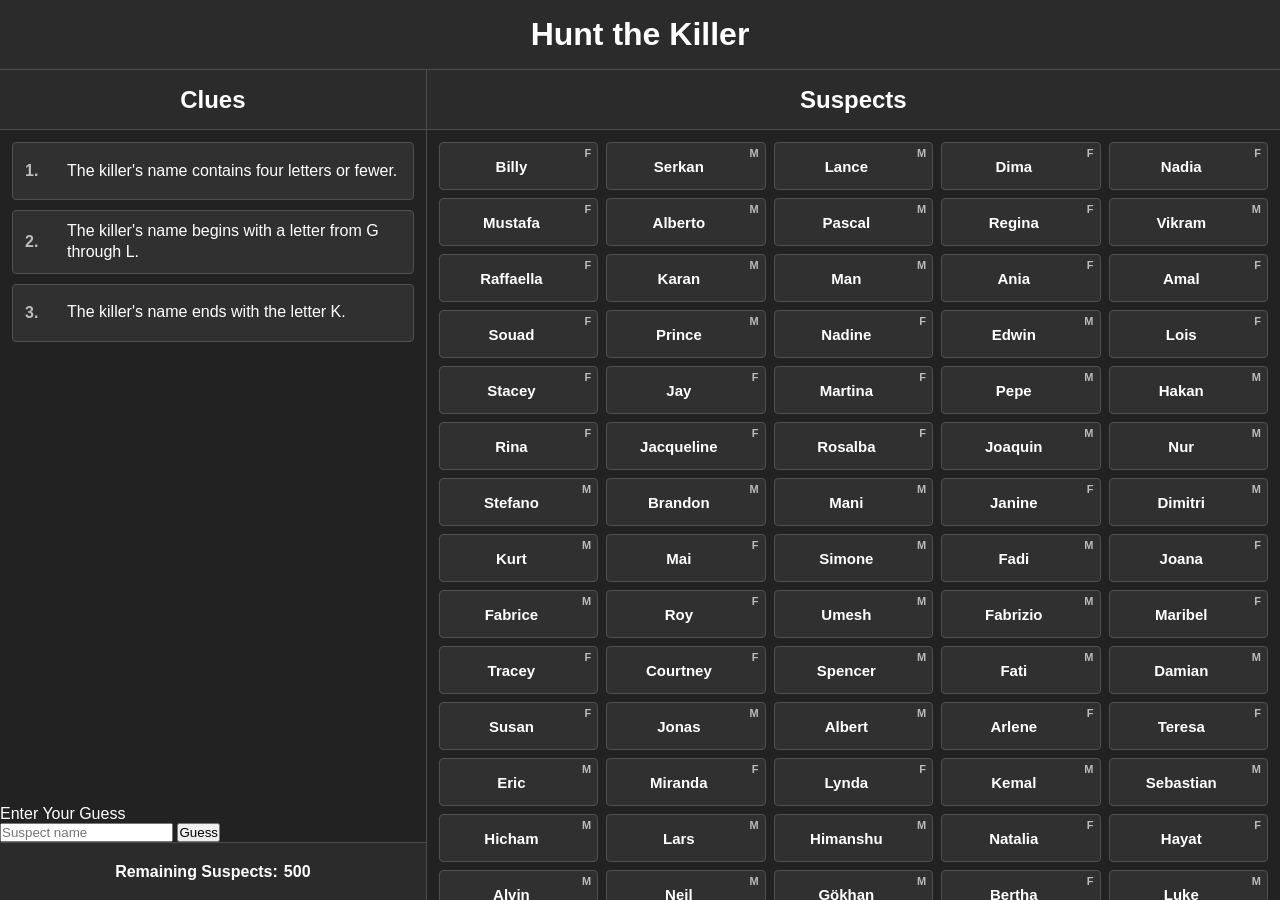
==== commit d11a6b26: "Update index.html" ====
--- a/index.html
+++ b/index.html
@@ -31,10 +31,40 @@
                 class="clues-container"
             ></div>
 
-            <div class="remaining-row">
-                Remaining Suspects:
-                <span id="remainingSuspects">0</span>
-            </div>
+            <div class="guess-section">
+    <label for="guessInput" class="guess-label">
+        Enter Your Guess
+    </label>
+
+    <div class="guess-controls">
+        <input
+            id="guessInput"
+            class="guess-input"
+            type="text"
+            placeholder="Suspect name"
+            autocomplete="off"
+        >
+
+        <button
+            id="guessButton"
+            class="guess-button"
+            type="button"
+        >
+            Guess
+        </button>
+    </div>
+
+    <div
+        id="guessResult"
+        class="guess-result"
+        aria-live="polite"
+    ></div>
+</div>
+
+<div class="remaining-row">
+    Remaining Suspects:
+    <span id="remainingSuspects">0</span>
+</div>
 
         </section>
 
--- a/style.css
+++ b/style.css
@@ -22,9 +22,10 @@
     font-family: Arial, Helvetica, sans-serif;
 }
 
-/* =========================
-   FULL SCREEN LAYOUT
-========================= */
+
+/* =========================================================
+   FULL-SCREEN GAME BOARD
+========================================================= */
 
 .game-board {
     width: 100vw;
@@ -38,9 +39,10 @@
     background-color: #222222;
 }
 
-/* =========================
+
+/* =========================================================
    TOP HEADER
-========================= */
+========================================================= */
 
 .page-header {
     grid-column: 1 / 3;
@@ -50,25 +52,26 @@
     justify-content: center;
 
     background-color: #2b2b2b;
-
     border-bottom: 1px solid #4d4d4d;
 
     font-size: 32px;
     font-weight: bold;
-}
-
-/* =========================
-   COLUMNS
-========================= */
+    text-align: center;
+}
+
+
+/* =========================================================
+   MAIN COLUMNS
+========================================================= */
 
 .clues-section,
 .suspects-section {
-    display: flex;
-    flex-direction: column;
-
     min-width: 0;
     min-height: 0;
 
+    display: flex;
+    flex-direction: column;
+
     background-color: #222222;
 }
 
@@ -76,76 +79,108 @@
     border-right: 1px solid #4d4d4d;
 }
 
-/* =========================
+
+/* =========================================================
    COLUMN HEADERS
-========================= */
+========================================================= */
 
 .section-title {
+    width: 100%;
     height: 60px;
 
+    flex: 0 0 60px;
+
     display: flex;
     align-items: center;
     justify-content: center;
 
     background-color: #2b2b2b;
-
     border-bottom: 1px solid #4d4d4d;
 
     font-size: 24px;
     font-weight: bold;
-}
-
-/* =========================
+    text-align: center;
+}
+
+
+/* =========================================================
    CLUES
-========================= */
+========================================================= */
 
 .clues-container {
     flex: 1;
-
-    overflow-y: auto;
+    min-height: 0;
 
     display: flex;
     flex-direction: column;
     gap: 10px;
 
     padding: 12px;
+
+    overflow-y: auto;
 }
 
 .clue-row {
-    display: flex;
-    align-items: center;
-
+    width: 100%;
     min-height: 58px;
 
-    padding: 12px;
+    flex: 0 0 auto;
+
+    display: grid;
+    grid-template-columns: 34px 1fr;
+    align-items: center;
+    gap: 8px;
+
+    padding: 10px 12px;
 
     background-color: #303030;
+    color: #ffffff;
 
     border: 1px solid #505050;
     border-radius: 4px;
 
     font-size: 16px;
-}
-
-/* =========================
-   REMAINING COUNTER
-========================= */
+
+    /*
+        Clues cannot be clicked.
+    */
+
+    cursor: default;
+    user-select: text;
+    pointer-events: none;
+}
+
+.clue-number {
+    color: #bdbdbd;
+    font-weight: bold;
+}
+
+.clue-text {
+    line-height: 1.3;
+}
+
+
+/* =========================================================
+   REMAINING SUSPECTS COUNTER
+========================================================= */
 
 .remaining-row {
+    width: 100%;
     height: 58px;
 
+    flex: 0 0 58px;
+
     display: flex;
     align-items: center;
     justify-content: center;
-
     gap: 6px;
 
     background-color: #2b2b2b;
-
     border-top: 1px solid #4d4d4d;
 
     font-size: 16px;
     font-weight: bold;
+    text-align: center;
 }
 
 #remainingSuspects {
@@ -153,39 +188,49 @@
     text-align: center;
 }
 
-/* =========================
+#remainingSuspects.one-remaining {
+    color: #7ee296;
+}
+
+
+/* =========================================================
    SUSPECT GRID
-========================= */
+========================================================= */
 
 .suspects-container {
     flex: 1;
+    min-height: 0;
+
+    display: grid;
+
+    grid-template-columns:
+        repeat(auto-fill, minmax(150px, 1fr));
+
+    grid-auto-rows: 48px;
+    align-content: start;
+
+    gap: 8px;
+    padding: 12px;
 
     overflow-y: auto;
-
-    display: grid;
-
-    grid-template-columns: repeat(auto-fill, minmax(150px, 1fr));
-    grid-auto-rows: 48px;
-
-    gap: 8px;
-
-    padding: 12px;
-
-    align-content: start;
-}
-
-/* =========================
-   SUSPECT CELL
-========================= */
+}
+
+
+/* =========================================================
+   SUSPECT CELLS
+========================================================= */
 
 .suspect-cell {
     position: relative;
 
+    min-width: 0;
+    min-height: 0;
+
     display: flex;
     align-items: center;
     justify-content: center;
 
-    padding: 4px 20px 4px 8px;
+    padding: 4px 22px 4px 8px;
 
     background-color: #303030;
 
@@ -195,15 +240,21 @@
     cursor: pointer;
     user-select: none;
 
-    transition: background-color .15s, opacity .15s;
+    overflow: hidden;
+
+    transition:
+        background-color 0.15s ease,
+        border-color 0.15s ease,
+        opacity 0.15s ease;
 }
 
 .suspect-cell:hover {
     background-color: #3b3b3b;
+    border-color: #777777;
 }
 
 .suspect-cell.eliminated {
-    opacity: .3;
+    opacity: 0.25;
     text-decoration: line-through;
 }
 
@@ -226,17 +277,36 @@
     top: 4px;
     right: 6px;
 
+    color: #bbbbbb;
+
     font-size: 11px;
     font-weight: bold;
 
-    color: #bbbbbb;
-
     pointer-events: none;
 }
 
-/* =========================
+
+/* =========================================================
+   LOADING AND ERROR MESSAGES
+========================================================= */
+
+.loading-message,
+.load-error {
+    grid-column: 1 / -1;
+
+    padding: 20px;
+
+    text-align: center;
+}
+
+.load-error {
+    color: #ff9090;
+}
+
+
+/* =========================================================
    SCROLLBARS
-========================= */
+========================================================= */
 
 .clues-container::-webkit-scrollbar,
 .suspects-container::-webkit-scrollbar {
@@ -245,31 +315,32 @@
 
 .clues-container::-webkit-scrollbar-track,
 .suspects-container::-webkit-scrollbar-track {
-    background: #222222;
+    background-color: #222222;
 }
 
 .clues-container::-webkit-scrollbar-thumb,
 .suspects-container::-webkit-scrollbar-thumb {
-    background: #555555;
+    background-color: #555555;
     border-radius: 5px;
 }
 
 .clues-container::-webkit-scrollbar-thumb:hover,
 .suspects-container::-webkit-scrollbar-thumb:hover {
-    background: #6b6b6b;
-}
-
-/* =========================
+    background-color: #6b6b6b;
+}
+
+
+/* =========================================================
    MOBILE
-========================= */
-
-@media (max-width: 700px) {
-
+========================================================= */
+
+@media screen and (max-width: 700px) {
     body {
         overflow: auto;
     }
 
     .game-board {
+        width: 100%;
         height: auto;
         min-height: 100vh;
 
@@ -282,11 +353,18 @@
     }
 
     .clues-section {
+        min-height: 500px;
+
         border-right: none;
         border-bottom: 1px solid #4d4d4d;
     }
 
+    .suspects-section {
+        min-height: 700px;
+    }
+
     .suspects-container {
-        grid-template-columns: repeat(2, 1fr);
-    }
-}
+        grid-template-columns:
+            repeat(2, minmax(100px, 1fr));
+    }
+}
